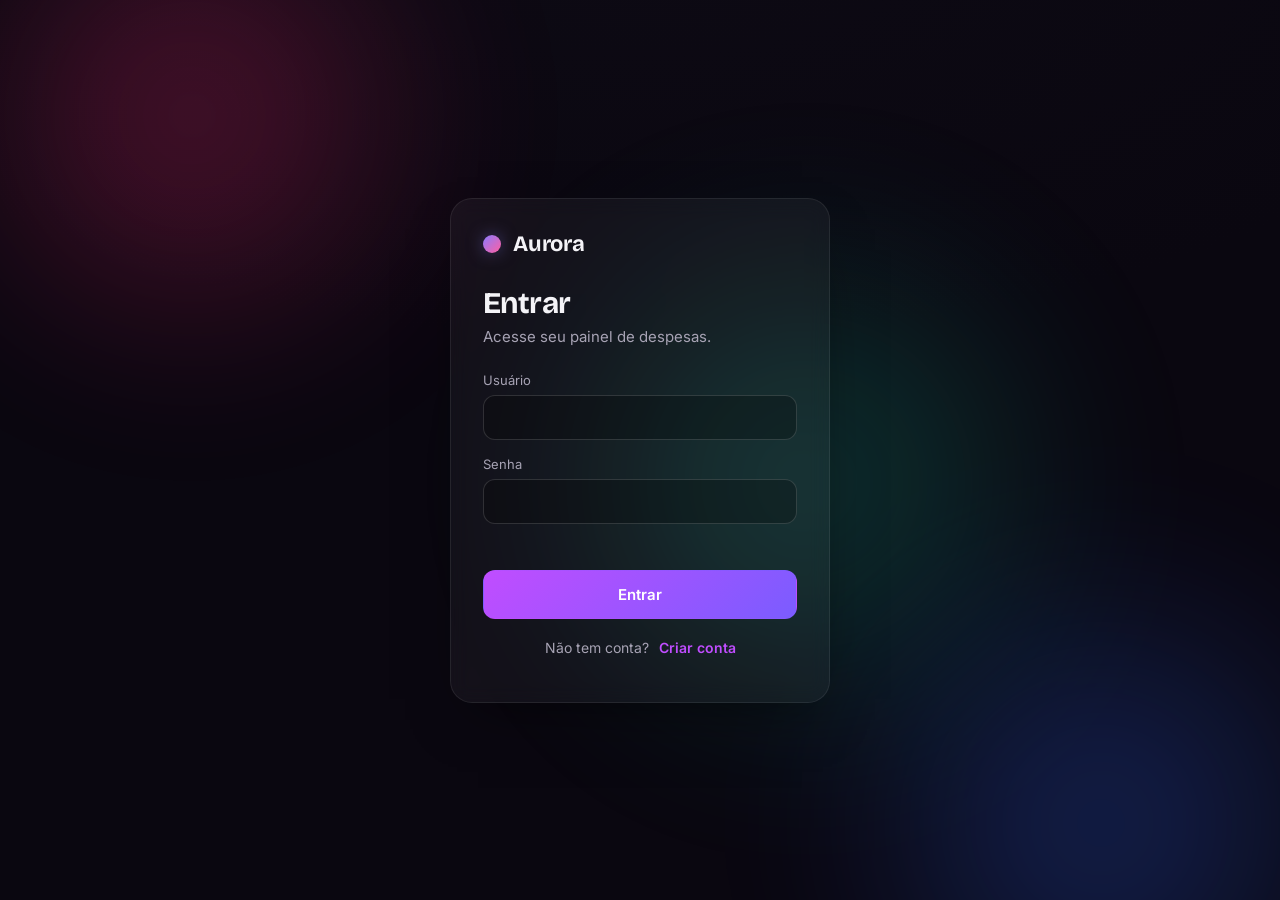
==== index.html @ 625e451e "Add internationalization support to index.html Added data-i18n attributes for internationalization s" ====
<!doctype html>
<html lang="pt-BR">
<head>
  <meta charset="utf-8" />
  <meta name="viewport" content="width=device-width, initial-scale=1, viewport-fit=cover" />
  <meta name="theme-color" content="#0a0710" />
  <title>Aurora · Controle de despesas</title>

  <!-- Fontes: Bricolage Grotesque para os números/títulos, Inter para o corpo -->
  <link rel="preconnect" href="https://fonts.googleapis.com" />
  <link rel="preconnect" href="https://fonts.gstatic.com" crossorigin />
  <link href="https://fonts.googleapis.com/css2?family=Bricolage+Grotesque:opsz,wght@12..96,500;12..96,600;12..96,700;12..96,800&family=Inter:wght@400;500;600;700&display=swap" rel="stylesheet" />

  <link rel="stylesheet" href="style.css" />
</head>

<body>
  <!-- Brilhos de fundo (aurora). Intensidade controlada pela classe .glow no CSS -->
  <div class="aurora" aria-hidden="true">
    <span class="aurora__blob aurora__blob--pink"></span>
    <span class="aurora__blob aurora__blob--teal"></span>
    <span class="aurora__blob aurora__blob--blue"></span>
  </div>

  <!-- ============================== TELA DE LOGIN ============================== -->
  <main id="auth-screen" class="auth" hidden>
    <section class="auth__card">
      <div class="brand">
        <span class="brand__dot"></span>
        <span class="brand__name">Aurora</span>
      </div>
      <h1 class="auth__title" id="auth-title" data-i18n="login_title">Entrar</h1>
      <p class="auth__subtitle" id="auth-subtitle" data-i18n="login_sub">Acesse seu painel de despesas.</p>

      <form id="auth-form" class="auth__form" autocomplete="off">
        <label class="field">
          <span class="field__label" data-i18n="user_label">Usuário</span>
          <input class="field__input" id="auth-user" name="user" type="text" autocomplete="username" required />
        </label>
        <label class="field">
          <span class="field__label" data-i18n="pass_label">Senha</span>
          <input class="field__input" id="auth-pass" name="pass" type="password" autocomplete="current-password" required />
        </label>

        <p class="auth__error" id="auth-error" role="alert"></p>

        <button class="btn btn--primary btn--block" type="submit" id="auth-submit" data-i18n="login_btn">Entrar</button>
      </form>

      <p class="auth__switch">
        <span id="auth-switch-text" data-i18n="no_account">Não tem conta?</span>
        <button class="link" id="auth-switch-btn" type="button" data-i18n="register_btn">Criar conta</button>
      </p>
    </section>
  </main>

  <!-- ============================== APLICATIVO ============================== -->
  <div id="app" class="app" hidden>
    <!-- Cabeçalho -->
    <header class="topbar">
      <div class="brand">
        <span class="brand__dot"></span>
        <span class="brand__name">Aurora</span>
      </div>

      <nav class="monthnav" aria-label="Selecionar mês" data-i18n-aria="select_month">
        <button class="iconbtn" id="month-prev" aria-label="Mês anterior" data-i18n-aria="prev_month">
          <svg viewBox="0 0 24 24" width="18" height="18"><path d="M15 6l-6 6 6 6" fill="none" stroke="currentColor" stroke-width="2" stroke-linecap="round" stroke-linejoin="round"/></svg>
        </button>
        <span class="monthnav__label" id="month-label">—</span>
        <button class="iconbtn" id="month-next" aria-label="Próximo mês" data-i18n-aria="next_month">
          <svg viewBox="0 0 24 24" width="18" height="18"><path d="M9 6l6 6-6 6" fill="none" stroke="currentColor" stroke-width="2" stroke-linecap="round" stroke-linejoin="round"/></svg>
        </button>
      </nav>

      <div class="avatar" id="avatar-btn" role="button" tabindex="0" aria-haspopup="menu" aria-label="Menu da conta" data-i18n-aria="account_menu">
        <span id="avatar-initials">CM</span>
        <div class="menu" id="account-menu" hidden role="menu">
          <span class="menu__name" id="menu-username"></span>
          <button class="menu__item" id="menu-budget" role="menuitem" data-i18n="menu_budget">Definir orçamento</button>
          <button class="menu__item" id="menu-currency" role="menuitem">Moeda</button>
          <button class="menu__item" id="menu-language" role="menuitem">Idioma</button>
          <button class="menu__item menu__item--danger" id="menu-logout" role="menuitem" data-i18n="menu_logout">Sair</button>
        </div>
      </div>
    </header>

    <!-- Abas -->
    <div class="tabs" role="tablist">
      <button class="tab is-active" data-view="overview" role="tab" data-i18n="tab_overview">Visão geral</button>
      <button class="tab" data-view="investments" role="tab" data-i18n="tab_investments">Investimentos</button>
      <button class="tab" data-view="history" role="tab" data-i18n="tab_history">Histórico</button>
      <button class="tab" data-view="categories" role="tab" data-i18n="tab_categories">Categorias</button>
    </div>

    <!-- ----------- VISÃO GERAL ----------- -->
    <section class="view view--overview is-active" data-view="overview">
      <div class="overview-grid">
        <!-- Card principal: gráfico + legenda -->
        <article class="card card--spending">
          <div class="donut" id="donut"></div>
          <div class="legend" id="legend"></div>
          <button class="link card__action" id="edit-categories" data-i18n="edit_categories">Editar categorias</button>
        </article>

        <!-- Coluna direita -->
        <div class="overview-side">
          <div class="stat-row">
            <article class="card card--stat">
              <span class="card__label" data-i18n="available">Disponível</span>
              <strong class="stat stat--green" id="stat-left">—</strong>
              <span class="card__hint" id="stat-left-hint">—</span>
            </article>
            <article class="card card--stat">
              <span class="card__label" data-i18n="daily_avg">Média diária</span>
              <strong class="stat stat--cyan" id="stat-daily">—</strong>
              <span class="card__hint" id="stat-daily-hint">—</span>
            </article>
          </div>

          <article class="card card--activity">
            <div class="card__head">
              <span class="card__label" data-i18n="recent_activity">Atividade recente</span>
              <button class="btn btn--small" id="add-expense" data-i18n="add_expense">+ Despesa</button>
            </div>
            <ul class="activity" id="activity"></ul>
          </article>
        </div>
      </div>
    </section>

    <!-- ----------- INVESTIMENTOS ----------- -->
    <section class="view view--investments" data-view="investments" hidden>
      <div class="inv-grid">
        <article class="card card--stat">
          <span class="card__label" data-i18n="total_invested">Total investido</span>
          <strong class="stat" id="inv-invested">—</strong>
        </article>
        <article class="card card--stat">
          <span class="card__label" data-i18n="current_value">Valor atual</span>
          <strong class="stat stat--cyan" id="inv-current">—</strong>
        </article>
        <article class="card card--stat">
          <span class="card__label" data-i18n="return_label">Rendimento</span>
          <strong class="stat stat--green" id="inv-return">—</strong>
          <span class="card__hint" id="inv-return-pct">—</span>
        </article>
      </div>

      <div class="inv-main">
        <article class="card card--spending card--inv-chart">
          <div class="donut" id="inv-donut"></div>
          <div class="legend" id="inv-legend"></div>
        </article>

        <article class="card card--activity">
          <div class="card__head">
            <span class="card__label" data-i18n="my_investments">Meus investimentos</span>
            <button class="btn btn--small" id="add-investment" data-i18n="add_investment">+ Investimento</button>
          </div>
          <ul class="activity" id="inv-list"></ul>
        </article>
      </div>
    </section>

    <!-- ----------- HISTÓRICO ----------- -->
    <section class="view view--history" data-view="history" hidden>
      <article class="card">
        <div class="card__head">
          <span class="card__label" data-i18n="spending_by_month">Gastos por mês</span>
        </div>
        <div class="barchart" id="barchart"></div>
      </article>

      <article class="card card--activity">
        <div class="card__head">
          <span class="card__label" id="history-month-label">Detalhes do mês</span>
        </div>
        <ul class="activity activity--breakdown" id="history-breakdown"></ul>
      </article>
    </section>

    <!-- ----------- CATEGORIAS ----------- -->
    <section class="view view--categories" data-view="categories" hidden>
      <article class="card">
        <div class="card__head">
          <span class="card__label" data-i18n="your_categories">Suas categorias</span>
          <button class="btn btn--small" id="add-category" data-i18n="add_category">+ Categoria</button>
        </div>
        <ul class="catlist" id="catlist"></ul>
      </article>
    </section>
  </div>

  <!-- ============================== MODAL GENÉRICO ============================== -->
  <div class="modal" id="modal" hidden>
    <div class="modal__backdrop" data-close></div>
    <div class="modal__sheet" role="dialog" aria-modal="true" aria-labelledby="modal-title">
      <div class="modal__head">
        <h2 class="modal__title" id="modal-title">—</h2>
        <button class="iconbtn" data-close aria-label="Fechar" data-i18n-aria="close">
          <svg viewBox="0 0 24 24" width="18" height="18"><path d="M6 6l12 12M18 6L6 18" fill="none" stroke="currentColor" stroke-width="2" stroke-linecap="round"/></svg>
        </button>
      </div>
      <form id="modal-form" class="modal__body"></form>
    </div>
  </div>

  <!-- Scripts separados, carregados em ordem -->
  <script src="js/storage.js"></script>
  <script src="js/charts.js"></script>
  <script src="js/app.js"></script>
</body>
</html>
---- style.css ----
/* =====================================================================
   AURORA · folha de estilo
   ===================================================================== */

/* ----------------------------- VARIÁVEIS ----------------------------- */
:root {
  --bg:#0a0710; --bg-2:#0d0a14;
  --surface:rgba(255,255,255,0.045); --surface-2:rgba(255,255,255,0.06);
  --border:rgba(255,255,255,0.08); --border-strong:rgba(255,255,255,0.14);
  --text:#f4f3f7; --text-dim:#a7a3b4; --text-faint:#6f6b7e;
  --green:#34e08a; --cyan:#38c8ff; --primary:#c04dff; --danger:#ff6b8a;
  --panel:#16121f;
  --font-display:'Bricolage Grotesque',system-ui,sans-serif;
  --font-body:'Inter',system-ui,-apple-system,sans-serif;
  --radius:22px; --radius-sm:14px; --shadow:0 24px 60px -28px rgba(0,0,0,0.7);
  --glow-opacity:0.3; --glow-blur:80px;
}

/* ----------------------------- BASE ----------------------------- */
*,*::before,*::after { box-sizing:border-box; }
html,body { height:100%; }
[hidden] { display:none !important; }   /* garante que o atributo hidden funcione */
body {
  margin:0; font-family:var(--font-body); color:var(--text); background:var(--bg);
  background-image:radial-gradient(120% 80% at 50% -10%,var(--bg-2),var(--bg) 60%);
  min-height:100vh; overflow-x:hidden; -webkit-font-smoothing:antialiased; text-rendering:optimizeLegibility;
}
button { font-family:inherit; }
::selection { background:rgba(192,77,255,0.4); }
:focus-visible { outline:2px solid var(--primary); outline-offset:2px; }

/* ----------------------------- AURORA (glow) ----------------------------- */
.aurora { position:fixed; inset:0; z-index:0; overflow:hidden; pointer-events:none; }
.aurora__blob { position:absolute; border-radius:50%; filter:blur(var(--glow-blur)); opacity:var(--glow-opacity); }
.aurora__blob--pink { width:46vw; height:46vw; top:-14vw; left:-8vw; background:radial-gradient(circle,#ff2d78,transparent 68%); }
.aurora__blob--teal { width:50vw; height:50vw; top:18vh; left:38vw; background:radial-gradient(circle,#1fd6b0,transparent 68%); opacity:calc(var(--glow-opacity)*0.8); }
.aurora__blob--blue { width:48vw; height:48vw; bottom:-18vw; right:-10vw; background:radial-gradient(circle,#2f6bff,transparent 68%); }

/* ----------------------------- MARCA ----------------------------- */
.brand { display:flex; align-items:center; gap:12px; }
.brand__dot { width:18px; height:18px; border-radius:50%; background:linear-gradient(135deg,#8a7bff,#ff5fa2); box-shadow:0 0 18px -2px rgba(138,123,255,0.6); }
.brand__name { font-family:var(--font-display); font-weight:700; font-size:22px; letter-spacing:-0.01em; }

/* ----------------------------- BOTÕES ----------------------------- */
.btn { border:1px solid var(--border-strong); background:var(--surface-2); color:var(--text); padding:11px 18px; border-radius:12px; font-size:14px; font-weight:600; cursor:pointer; transition:transform .12s ease,background .2s ease,border-color .2s ease; }
.btn:hover { background:rgba(255,255,255,0.1); }
.btn:active { transform:scale(.98); }
.btn[disabled] { opacity:.5; cursor:default; }
.btn--primary { background:linear-gradient(135deg,#c04dff,#7b5cff); border-color:transparent; color:#fff; }
.btn--primary:hover { filter:brightness(1.08); background:linear-gradient(135deg,#c04dff,#7b5cff); }
.btn--danger { background:linear-gradient(135deg,#ff5f6d,#ff2d78); border-color:transparent; color:#fff; }
.btn--danger:hover { filter:brightness(1.08); background:linear-gradient(135deg,#ff5f6d,#ff2d78); }
.btn--block { width:100%; padding:14px; font-size:15px; }
.btn--small { padding:8px 14px; font-size:13px; border-radius:10px; }
.link { background:none; border:none; padding:0; color:var(--primary); font-weight:600; font-size:14px; cursor:pointer; }
.link:hover { text-decoration:underline; }

.iconbtn { width:40px; height:40px; display:grid; place-items:center; border-radius:50%; border:1px solid var(--border); background:var(--surface); color:var(--text-dim); cursor:pointer; transition:background .2s ease,color .2s ease; }
.iconbtn:hover { background:var(--surface-2); color:var(--text); }

/* botões de linha (editar / remover) nas listas */
.rowbtn { border:none; background:none; color:var(--text-faint); cursor:pointer; padding:7px; border-radius:9px; line-height:0; opacity:.55; transition:opacity .15s ease,color .15s ease,background .15s ease; flex:none; }
.rowbtn:hover { opacity:1; background:var(--surface-2); }
.rowbtn--edit:hover { color:var(--cyan); }
.rowbtn--del:hover { color:var(--danger); }

/* ----------------------------- CARTÕES ----------------------------- */
.card { position:relative; background:var(--surface); border:1px solid var(--border); border-radius:var(--radius); padding:24px; box-shadow:var(--shadow); backdrop-filter:blur(8px); }
.card__label { font-size:13px; color:var(--text-dim); letter-spacing:.14em; text-transform:uppercase; font-weight:600; }
.card__hint { font-size:13px; color:var(--text-faint); }
.card__head { display:flex; align-items:center; justify-content:space-between; gap:12px; margin-bottom:8px; flex-wrap:wrap; }
.card__action { margin-top:4px; align-self:flex-start; }

.stat { display:block; font-family:var(--font-display); font-weight:700; font-size:44px; line-height:1.05; letter-spacing:-0.02em; margin:6px 0 4px; }
.stat--green { color:var(--green); }
.stat--cyan { color:var(--cyan); }

/* ----------------------------- CAMPOS ----------------------------- */
.field { display:block; margin-bottom:16px; }
.field__label { display:block; font-size:13px; color:var(--text-dim); margin-bottom:7px; }
.field__hint { font-size:12px; color:var(--text-faint); margin:-8px 0 14px; }
.field__input, .field select, .row-date, .row-amount, .row-kind {
  width:100%; min-width:0; padding:12px 14px; border-radius:12px; border:1px solid var(--border-strong);
  background:rgba(0,0,0,0.25); color:var(--text); font-size:15px; font-family:inherit;
}
/* iOS: o input de data tem largura mínima nativa; isto deixa o navegador encolher */
.row-date { -webkit-appearance:none; appearance:none; color-scheme:dark; }
.field__input:focus, .field select:focus, .row-date:focus, .row-amount:focus, .row-kind:focus {
  outline:none; border-color:var(--primary); box-shadow:0 0 0 3px rgba(192,77,255,0.22);
}
.field__row { display:grid; grid-template-columns:1fr 1fr; gap:12px; }

/* contraste do dropdown: força fundo escuro e texto claro nas opções */
select { -webkit-appearance:none; appearance:none; background-image:url("data:image/svg+xml,%3Csvg xmlns='http://www.w3.org/2000/svg' width='12' height='8' viewBox='0 0 12 8'%3E%3Cpath d='M1 1l5 5 5-5' fill='none' stroke='%23a7a3b4' stroke-width='2' stroke-linecap='round'/%3E%3C/svg%3E"); background-repeat:no-repeat; background-position:right 14px center; padding-right:36px; }
select option, select optgroup { background-color:var(--panel); color:var(--text); }

/* rótulo com checkbox */
.check { display:flex; align-items:center; gap:10px; font-size:14px; color:var(--text); margin-bottom:8px; cursor:pointer; }
.check input { width:18px; height:18px; accent-color:var(--primary); }

/* cabeçalho de seção dentro do modal (Lançamentos / Aportes) */
.rowhead { display:flex; align-items:center; justify-content:space-between; }

/* linha de lançamento / movimentação */
.modal-row { display:grid; grid-template-columns:minmax(0,1.2fr) minmax(0,1fr) auto; gap:8px; margin-bottom:8px; align-items:center; }
.modal-row .row-kind { grid-column:auto; }
.modal-row:has(.row-kind) { grid-template-columns:minmax(0,auto) minmax(0,1.2fr) minmax(0,1fr) auto; }
.row-del { border:none; background:var(--surface-2); color:var(--text-faint); width:38px; height:42px; border-radius:10px; cursor:pointer; line-height:0; display:grid; place-items:center; }
.row-del:hover { color:var(--danger); }

/* ----------------------------- LOGIN ----------------------------- */
.auth { position:relative; z-index:1; min-height:100vh; display:grid; place-items:center; padding:24px; }
.auth__card { width:100%; max-width:380px; background:var(--surface); border:1px solid var(--border); border-radius:var(--radius); padding:32px; box-shadow:var(--shadow); backdrop-filter:blur(10px); }
.auth__card .brand { margin-bottom:28px; }
.auth__title { font-family:var(--font-display); font-size:30px; font-weight:700; margin:0 0 6px; letter-spacing:-0.02em; }
.auth__subtitle { color:var(--text-dim); margin:0 0 26px; font-size:15px; }
.auth__error { color:var(--danger); font-size:14px; min-height:18px; margin:2px 0 12px; }
.auth__switch { margin-top:20px; text-align:center; color:var(--text-dim); font-size:14px; }
.auth__switch .link { margin-left:6px; }

/* ----------------------------- APP ----------------------------- */
.app { position:relative; z-index:1; max-width:1320px; margin:0 auto;
  padding:28px max(28px,env(safe-area-inset-right)) 60px max(28px,env(safe-area-inset-left)); }
.topbar { display:grid; grid-template-columns:1fr auto 1fr; align-items:center; margin-bottom:22px; }
.monthnav { display:flex; align-items:center; justify-content:center; gap:18px; }
.monthnav__label { font-family:var(--font-display); font-weight:600; font-size:19px; min-width:150px; text-align:center; }

.avatar { justify-self:end; position:relative; width:46px; height:46px; border-radius:50%; display:grid; place-items:center; font-family:var(--font-display); font-weight:700; font-size:15px; color:#fff; background:linear-gradient(135deg,#7b5cff,#c04dff); cursor:pointer; user-select:none; }
.menu { position:absolute; top:56px; right:0; width:230px; background:var(--panel); border:1px solid var(--border-strong); border-radius:14px; padding:8px; box-shadow:var(--shadow); z-index:30; }
.menu__name { display:block; padding:8px 12px; font-weight:600; color:var(--text-dim); font-size:13px; border-bottom:1px solid var(--border); margin-bottom:6px; }
.menu__item { display:block; width:100%; text-align:left; background:none; border:none; color:var(--text); padding:10px 12px; border-radius:9px; font-size:14px; cursor:pointer; }
.menu__item:hover { background:var(--surface-2); }
.menu__item--danger { color:var(--danger); }

.tabs { display:flex; gap:6px; background:var(--surface); border:1px solid var(--border); border-radius:14px; padding:5px; margin-bottom:22px; width:fit-content; }
.tab { border:none; background:none; color:var(--text-dim); padding:9px 18px; border-radius:10px; font-size:14px; font-weight:600; cursor:pointer; transition:background .2s ease,color .2s ease; }
.tab:hover { color:var(--text); }
.tab.is-active { background:var(--surface-2); color:var(--text); }

.view { display:none; animation:fade .25s ease; }
.view.is-active { display:block; }
.view--history.is-active { display:grid; grid-template-columns:minmax(0,1fr); gap:20px; }
@keyframes fade { from { opacity:0; transform:translateY(6px); } to { opacity:1; transform:none; } }

.overview-grid { display:grid; grid-template-columns:minmax(0,1.05fr) minmax(0,1fr); gap:20px; }
.overview-side { display:flex; flex-direction:column; gap:20px; }
.stat-row { display:grid; grid-template-columns:1fr 1fr; gap:20px; }
.card--spending { display:flex; flex-direction:column; align-items:center; gap:22px; }
.card--activity { display:flex; flex-direction:column; }
.inv-grid { display:grid; grid-template-columns:repeat(3,1fr); gap:20px; margin-bottom:20px; }
.inv-main { display:grid; grid-template-columns:minmax(0,1fr) minmax(0,1.2fr); gap:20px; }

/* controles do histórico */
.histnav { display:flex; align-items:center; gap:10px; }
.histnav__input { padding:9px 12px; border-radius:10px; border:1px solid var(--border-strong); background:rgba(0,0,0,0.25); color:var(--text); font-family:inherit; font-size:14px; color-scheme:dark; }
.histnav__input:focus { outline:none; border-color:var(--primary); }
.histnav .iconbtn { width:36px; height:36px; }

/* ----------------------------- GRÁFICOS / LISTAS ----------------------------- */
.donut { position:relative; width:clamp(200px,70vw,280px); height:clamp(200px,70vw,280px); margin-inline:auto; }
.donut svg { width:100%; height:100%; transform:rotate(-90deg); }
.donut__center { position:absolute; inset:0; display:flex; flex-direction:column; align-items:center; justify-content:center; text-align:center; }
.donut__caption { font-size:12px; letter-spacing:.28em; text-transform:uppercase; color:var(--text-dim); font-weight:600; }
.donut__value { font-family:var(--font-display); font-weight:700; font-size:40px; line-height:1; letter-spacing:-0.02em; margin:6px 0 4px; white-space:nowrap; }
.donut__sub { font-size:14px; color:var(--text-faint); }

.legend { width:100%; display:grid; grid-template-columns:minmax(0,1fr) minmax(0,1fr); gap:12px 28px; }
.legend__item { display:flex; align-items:center; gap:10px; font-size:15px; min-width:0; }
.legend__dot { width:11px; height:11px; border-radius:50%; flex:none; }
.legend__name { color:var(--text-dim); overflow:hidden; text-overflow:ellipsis; white-space:nowrap; }
.legend__value { margin-left:auto; font-weight:700; font-family:var(--font-display); }

.activity { list-style:none; margin:0; padding:0; }
.activity__item { display:flex; align-items:center; gap:14px; padding:15px 0; border-top:1px solid var(--border); }
.activity__item:first-child { border-top:none; }
.activity__dot { width:10px; height:10px; border-radius:50%; flex:none; }
.activity__info { display:flex; flex-direction:column; gap:3px; min-width:0; }
.activity__title { font-weight:700; font-size:16px; }
.activity__meta { font-size:13px; color:var(--text-faint); }
.activity__amount { margin-left:auto; font-family:var(--font-display); font-weight:700; font-size:17px; white-space:nowrap; }
.activity__amount.is-positive { color:var(--green); }
.activity__amount.is-negative { color:var(--danger); }
.empty { color:var(--text-faint); font-size:14px; padding:24px 0; text-align:center; }

.barchart { display:flex; align-items:flex-end; gap:14px; height:240px; padding-top:14px; }
.bar { flex:1; min-width:0; display:flex; flex-direction:column; align-items:center; gap:10px; height:100%; justify-content:flex-end; cursor:pointer; }
.bar__fill { width:100%; max-width:54px; border-radius:8px 8px 4px 4px; background:linear-gradient(180deg,#c04dff,#6a4bff); transition:filter .2s ease; min-height:4px; }
.bar:hover .bar__fill { filter:brightness(1.15); }
.bar.is-active .bar__fill { background:linear-gradient(180deg,#ff2d78,#c04dff); }
.bar__label { font-size:12px; color:var(--text-dim); }
.bar__value { font-size:13px; font-weight:700; font-family:var(--font-display); }

.catlist { list-style:none; margin:0; padding:0; }
.catlist__item { display:flex; align-items:center; gap:14px; padding:14px 0; border-top:1px solid var(--border); }
.catlist__item:first-child { border-top:none; }
.catlist__dot { width:14px; height:14px; border-radius:50%; flex:none; }
.catlist__name { font-weight:600; font-size:16px; }
.catlist__total { margin-left:auto; color:var(--text-dim); font-size:14px; }

/* ----------------------------- MODAL ----------------------------- */
.modal { position:fixed; inset:0; z-index:100; display:grid; place-items:center; padding:20px; }
.modal[hidden] { display:none; }
.modal__backdrop { position:absolute; inset:0; background:rgba(5,3,9,0.7); backdrop-filter:blur(4px); }
.modal__sheet { position:relative; width:100%; max-width:440px; max-height:90vh; overflow:auto; background:var(--panel); border:1px solid var(--border-strong); border-radius:var(--radius); padding:24px; box-shadow:var(--shadow); animation:pop .2s ease; }
@keyframes pop { from { opacity:0; transform:scale(.96); } to { opacity:1; transform:none; } }
.modal__head { display:flex; align-items:center; justify-content:space-between; margin-bottom:18px; }
.modal__title { font-family:var(--font-display); font-size:22px; font-weight:700; margin:0; }
.modal__actions { display:flex; gap:12px; margin-top:8px; }
.modal__actions .btn { flex:1; }

.swatches { display:flex; flex-wrap:wrap; gap:10px; }
.swatch { width:30px; height:30px; border-radius:50%; border:2px solid transparent; cursor:pointer; }
.swatch.is-selected { border-color:#fff; transform:scale(1.12); }

/* ----------------------------- CONFIRMAÇÃO ----------------------------- */
.confirm { position:fixed; inset:0; z-index:200; display:grid; place-items:center; padding:20px; }
.confirm__backdrop { position:absolute; inset:0; background:rgba(5,3,9,0.7); backdrop-filter:blur(4px); }
.confirm__box { position:relative; width:100%; max-width:380px; background:var(--panel); border:1px solid var(--border-strong); border-radius:var(--radius); padding:24px; box-shadow:var(--shadow); animation:pop .2s ease; }
.confirm__msg { margin:0 0 20px; font-size:15px; line-height:1.5; color:var(--text); }
.confirm__actions { display:flex; gap:12px; }
.confirm__actions .btn { flex:1; }

/* ----------------------------- RESPONSIVO ----------------------------- */
@media (max-width:920px) {
  .overview-grid { grid-template-columns:minmax(0,1fr); }
  .inv-main { grid-template-columns:minmax(0,1fr); }
  .inv-grid { grid-template-columns:minmax(0,1fr); }
}
@media (max-width:640px) {
  .app { padding:18px max(16px,env(safe-area-inset-right)) 50px max(16px,env(safe-area-inset-left)); }
  .topbar { grid-template-columns:1fr auto; gap:14px; row-gap:16px; }
  .topbar .brand { grid-column:1; }
  .topbar .avatar { grid-column:2; }
  .monthnav { grid-column:1 / -1; grid-row:2; }
  .monthnav__label { font-size:18px; }
  .tabs { width:auto; max-width:100%; margin-inline:auto; flex-wrap:wrap; justify-content:center; }
  .tab { white-space:nowrap; padding:9px 12px; font-size:13px; flex:1 1 calc(50% - 6px); text-align:center; }
  .stat-row { grid-template-columns:minmax(0,1fr); }
  .donut__value { font-size:34px; }
  .stat { font-size:38px; }
  .legend { gap:10px 18px; }
  .card { padding:20px; }
  .field__row { grid-template-columns:1fr; }
  .rowbtn { opacity:.85; }
  .barchart { gap:8px; }
  .bar__value { font-size:11px; }
  .bar__label { font-size:11px; }

  /* --- linhas de aporte/saque: empilha o tipo em cima pra não espremer --- */
  .modal-row:has(.row-kind) { grid-template-columns:minmax(0,1.2fr) minmax(0,1fr) auto; }
  .modal-row:has(.row-kind) .row-kind { grid-column:1 / -1; }
}

/* === Aparelhos de toque (celular/tablet): sem filtros pesados em NENHUMA
   orientação — evita crash/tela-preta no zoom e ao girar pra horizontal === */
@media (hover:none), (pointer:coarse) {
  .aurora__blob { filter:none; }                 /* gradientes radiais já são suaves */
  .card { backdrop-filter:none; background:rgba(22,18,31,0.94); }
  .auth__card { backdrop-filter:none; background:rgba(22,18,31,0.96); }
  .modal__backdrop, .confirm__backdrop { backdrop-filter:none; background:rgba(5,3,9,0.85); }
}
@media (prefers-reduced-motion:reduce) { * { animation:none !important; transition:none !important; } }
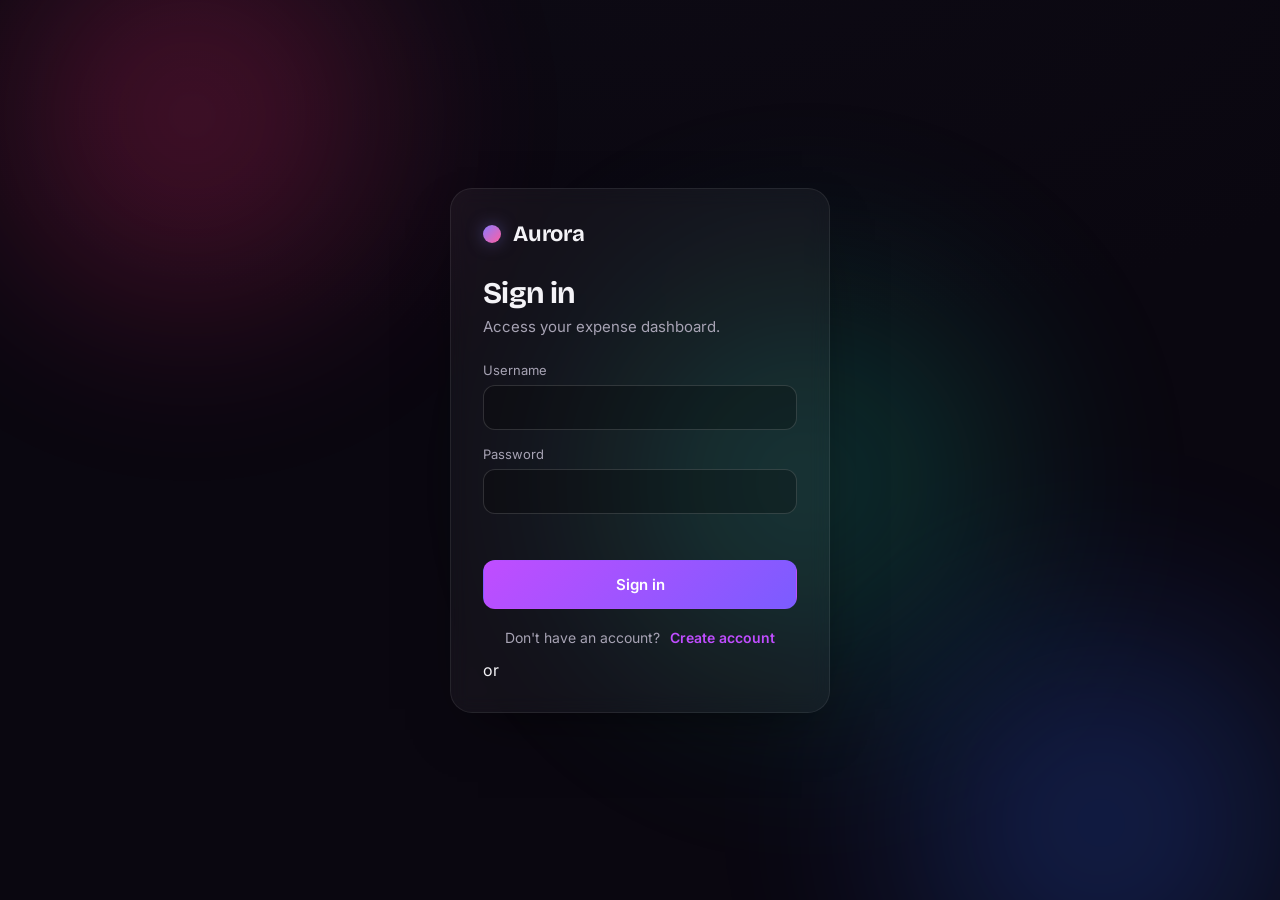
==== commit d5157fda: "Add Google Identity Services script to index.html" ====
--- a/index.html
+++ b/index.html
@@ -12,6 +12,9 @@
   <link href="https://fonts.googleapis.com/css2?family=Bricolage+Grotesque:opsz,wght@12..96,500;12..96,600;12..96,700;12..96,800&family=Inter:wght@400;500;600;700&display=swap" rel="stylesheet" />
 
   <link rel="stylesheet" href="style.css" />
+
+  <!-- Google Identity Services (botão "Entrar com Google") -->
+  <script src="https://accounts.google.com/gsi/client" async></script>
 </head>
 
 <body>
@@ -51,6 +54,9 @@
         <span id="auth-switch-text" data-i18n="no_account">Não tem conta?</span>
         <button class="link" id="auth-switch-btn" type="button" data-i18n="register_btn">Criar conta</button>
       </p>
+
+      <div class="auth__divider"><span data-i18n="or">ou</span></div>
+      <div id="google-btn" class="auth__google"></div>
     </section>
   </main>
 
--- a/style.css
+++ b/style.css
@@ -177,6 +177,7 @@
 .activity__info { display:flex; flex-direction:column; gap:3px; min-width:0; }
 .activity__title { font-weight:700; font-size:16px; }
 .activity__meta { font-size:13px; color:var(--text-faint); }
+.activity__date { font-size:13px; color:var(--text-faint); }
 .activity__amount { margin-left:auto; font-family:var(--font-display); font-weight:700; font-size:17px; white-space:nowrap; }
 .activity__amount.is-positive { color:var(--green); }
 .activity__amount.is-negative { color:var(--danger); }
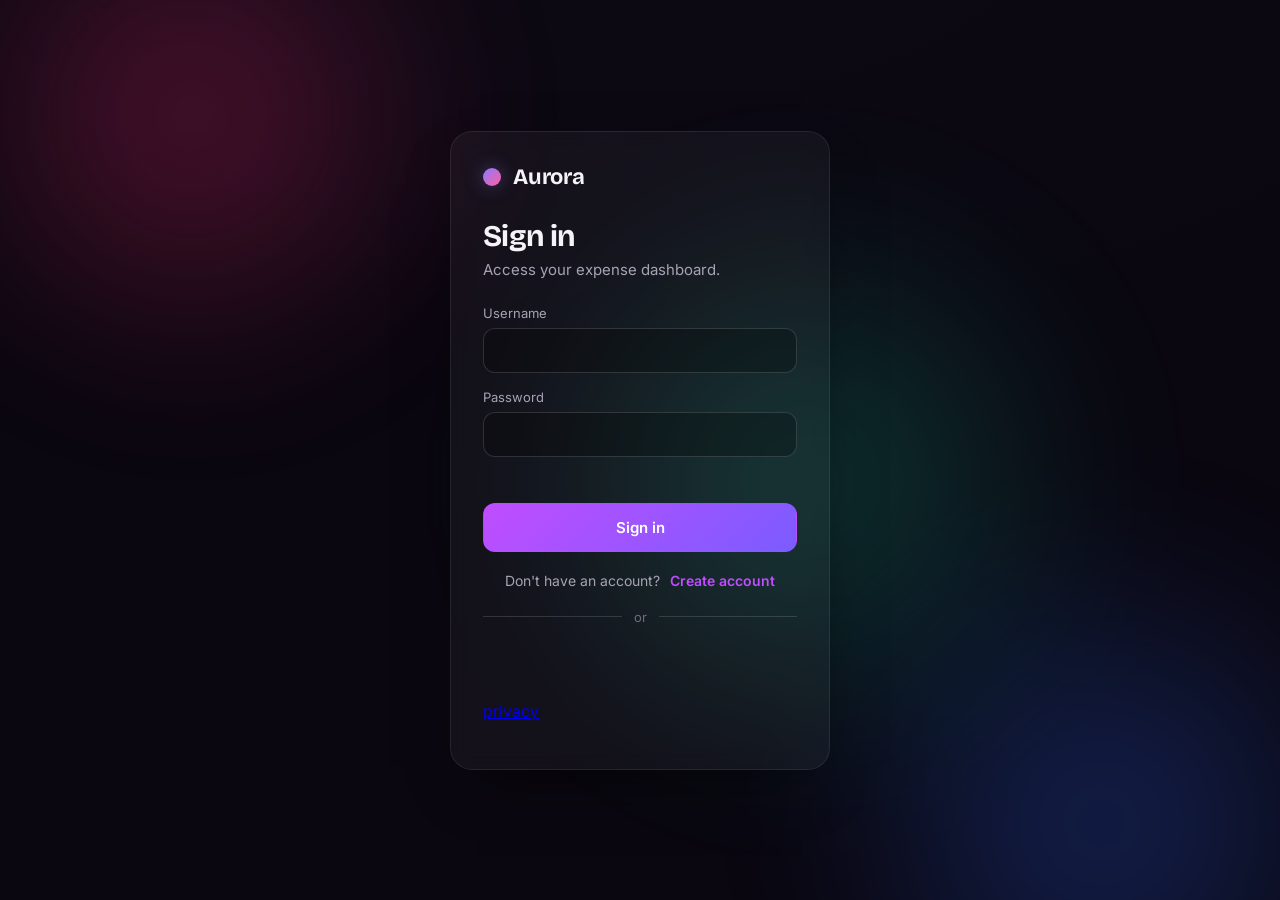
==== commit 26c054d0: "Add privacy policy link to index.html" ====
--- a/index.html
+++ b/index.html
@@ -57,6 +57,8 @@
 
       <div class="auth__divider"><span data-i18n="or">ou</span></div>
       <div id="google-btn" class="auth__google"></div>
+
+      <p class="auth__legal"><a href="privacy.html" target="_blank" rel="noopener" data-i18n="privacy">Privacidade</a></p>
     </section>
   </main>
 
@@ -86,6 +88,7 @@
           <button class="menu__item" id="menu-budget" role="menuitem" data-i18n="menu_budget">Definir orçamento</button>
           <button class="menu__item" id="menu-currency" role="menuitem">Moeda</button>
           <button class="menu__item" id="menu-language" role="menuitem">Idioma</button>
+          <a class="menu__item" id="menu-privacy" role="menuitem" href="privacy.html" target="_blank" rel="noopener" data-i18n="menu_privacy">Política de privacidade</a>
           <button class="menu__item menu__item--danger" id="menu-logout" role="menuitem" data-i18n="menu_logout">Sair</button>
         </div>
       </div>
--- a/style.css
+++ b/style.css
@@ -117,6 +117,9 @@
 .auth__error { color:var(--danger); font-size:14px; min-height:18px; margin:2px 0 12px; }
 .auth__switch { margin-top:20px; text-align:center; color:var(--text-dim); font-size:14px; }
 .auth__switch .link { margin-left:6px; }
+.auth__divider { display:flex; align-items:center; gap:12px; margin:20px 0 16px; color:var(--text-faint); font-size:13px; }
+.auth__divider::before, .auth__divider::after { content:""; flex:1; height:1px; background:var(--border-strong); }
+.auth__google { display:flex; justify-content:center; min-height:44px; color-scheme:light; }
 
 /* ----------------------------- APP ----------------------------- */
 .app { position:relative; z-index:1; max-width:1320px; margin:0 auto;
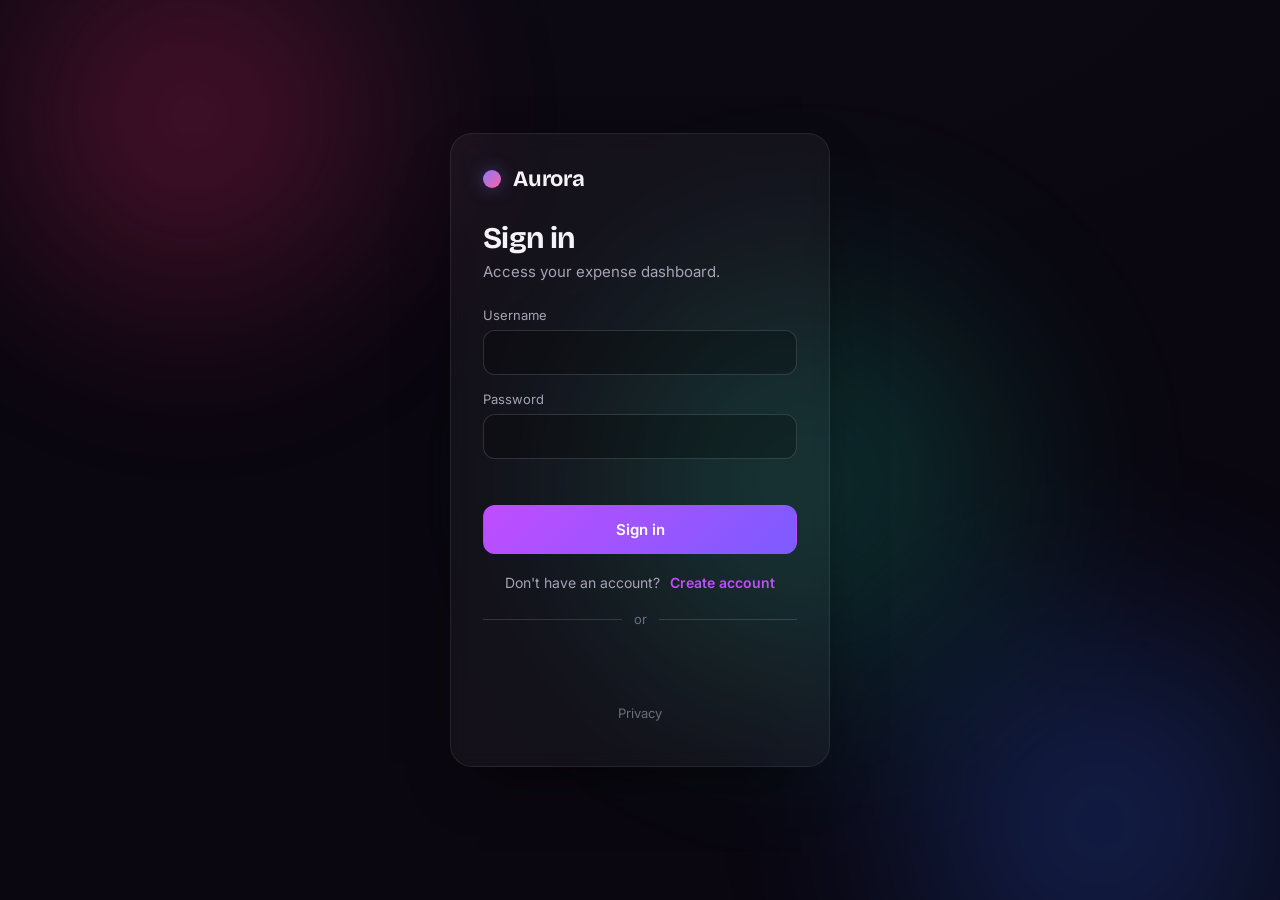
==== commit f8ba291b: "Add save status section to index.html" ====
--- a/index.html
+++ b/index.html
@@ -215,6 +215,13 @@
     </div>
   </div>
 
+  <!-- Status de salvamento (salvando / salvo / falha) -->
+  <div class="savestatus" id="save-status" role="status" aria-live="polite" hidden>
+    <span class="savestatus__icon" id="save-status-icon"></span>
+    <span class="savestatus__text" id="save-status-text"></span>
+    <button class="savestatus__retry" id="save-status-retry" type="button" hidden></button>
+  </div>
+
   <!-- Scripts separados, carregados em ordem -->
   <script src="js/storage.js"></script>
   <script src="js/charts.js"></script>
--- a/style.css
+++ b/style.css
@@ -119,7 +119,8 @@
 .auth__switch .link { margin-left:6px; }
 .auth__divider { display:flex; align-items:center; gap:12px; margin:20px 0 16px; color:var(--text-faint); font-size:13px; }
 .auth__divider::before, .auth__divider::after { content:""; flex:1; height:1px; background:var(--border-strong); }
-.auth__google { display:flex; justify-content:center; min-height:44px; color-scheme:light; }
+.auth__google { display:flex; justify-content:center; width:100%; max-width:100%; min-height:44px; color-scheme:light; overflow:hidden; }
+.auth__google > div { max-width:100%; }
 
 /* ----------------------------- APP ----------------------------- */
 .app { position:relative; z-index:1; max-width:1320px; margin:0 auto;
@@ -131,9 +132,12 @@
 .avatar { justify-self:end; position:relative; width:46px; height:46px; border-radius:50%; display:grid; place-items:center; font-family:var(--font-display); font-weight:700; font-size:15px; color:#fff; background:linear-gradient(135deg,#7b5cff,#c04dff); cursor:pointer; user-select:none; }
 .menu { position:absolute; top:56px; right:0; width:230px; background:var(--panel); border:1px solid var(--border-strong); border-radius:14px; padding:8px; box-shadow:var(--shadow); z-index:30; }
 .menu__name { display:block; padding:8px 12px; font-weight:600; color:var(--text-dim); font-size:13px; border-bottom:1px solid var(--border); margin-bottom:6px; }
-.menu__item { display:block; width:100%; text-align:left; background:none; border:none; color:var(--text); padding:10px 12px; border-radius:9px; font-size:14px; cursor:pointer; }
+.menu__item { display:block; width:100%; text-align:left; background:none; border:none; color:var(--text); padding:10px 12px; border-radius:9px; font-size:14px; cursor:pointer; text-decoration:none; }
 .menu__item:hover { background:var(--surface-2); }
 .menu__item--danger { color:var(--danger); }
+.auth__legal { margin-top:18px; text-align:center; font-size:13px; }
+.auth__legal a { color:var(--text-faint); text-decoration:none; }
+.auth__legal a:hover { color:var(--text-dim); text-decoration:underline; }
 
 .tabs { display:flex; gap:6px; background:var(--surface); border:1px solid var(--border); border-radius:14px; padding:5px; margin-bottom:22px; width:fit-content; }
 .tab { border:none; background:none; color:var(--text-dim); padding:9px 18px; border-radius:10px; font-size:14px; font-weight:600; cursor:pointer; transition:background .2s ease,color .2s ease; }
@@ -232,6 +236,8 @@
 }
 @media (max-width:640px) {
   .app { padding:18px max(16px,env(safe-area-inset-right)) 50px max(16px,env(safe-area-inset-left)); }
+  .auth { padding:20px; overflow-x:hidden; }
+  .auth__card { padding:26px 22px; }
   .topbar { grid-template-columns:1fr auto; gap:14px; row-gap:16px; }
   .topbar .brand { grid-column:1; }
   .topbar .avatar { grid-column:2; }
